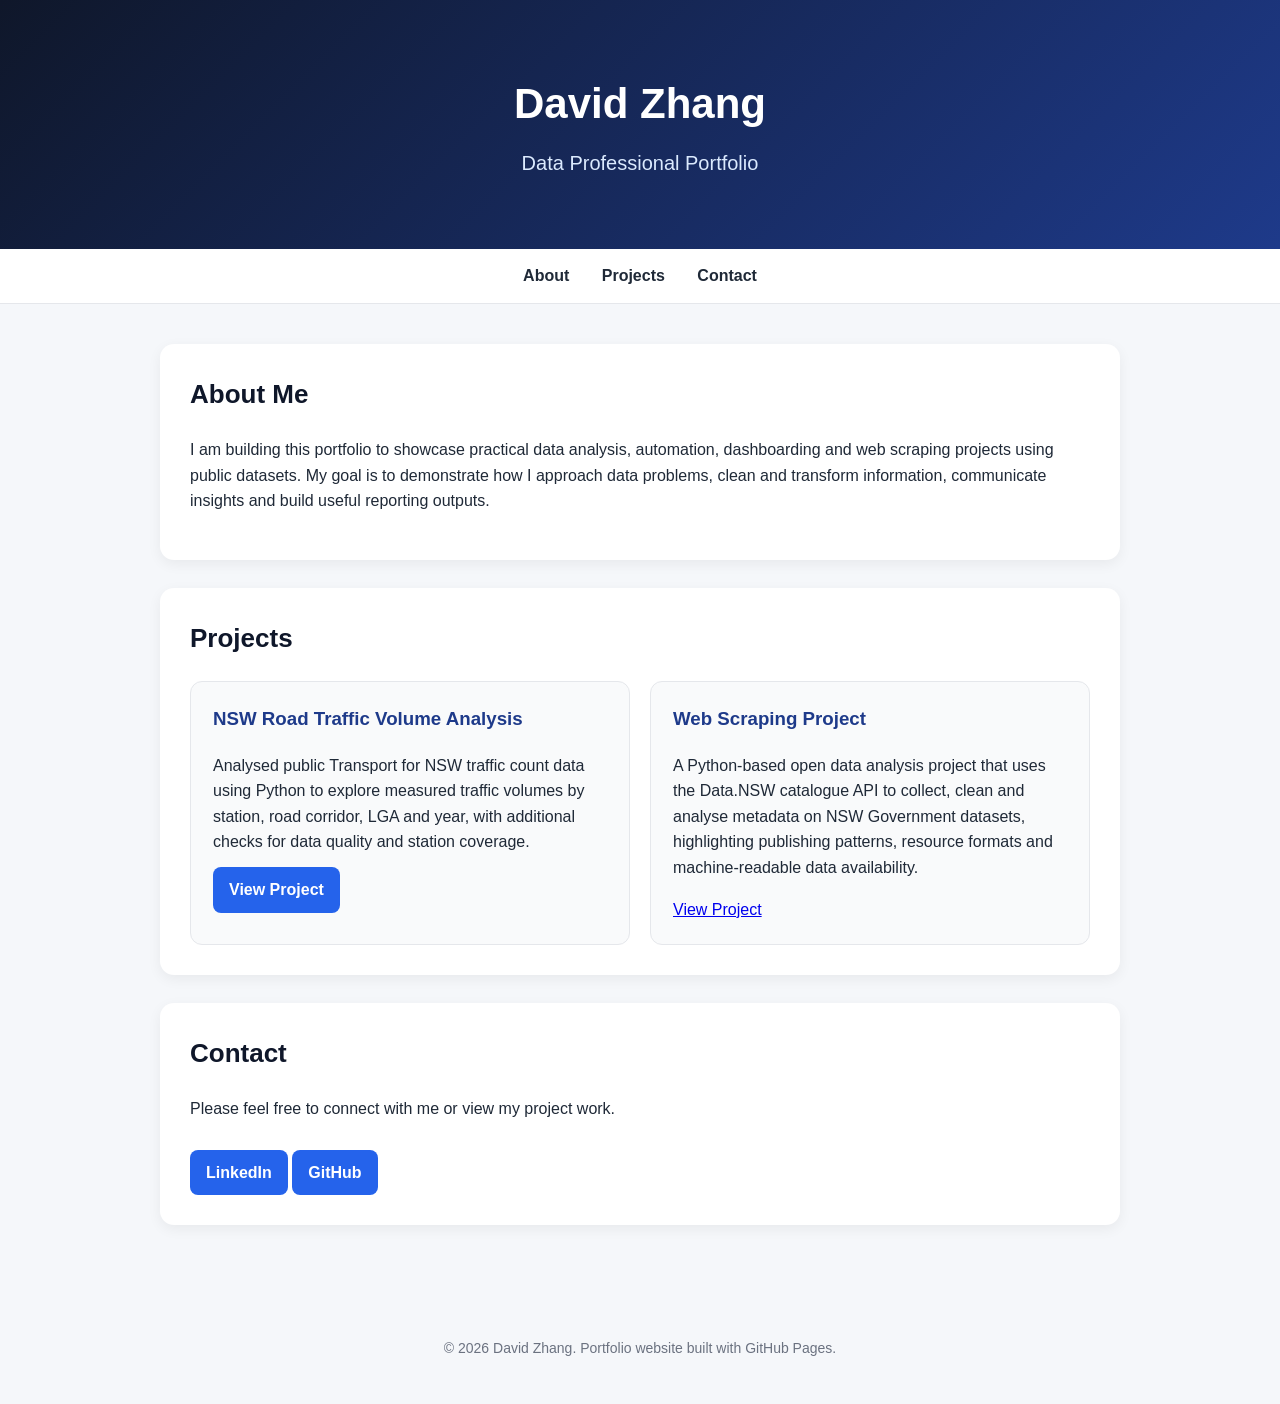
==== index.html @ 6c3fe19a "Update project description and link in index.html" ====
<!DOCTYPE html>
<html lang="en">
<head>
  <meta charset="UTF-8" />
  <meta name="viewport" content="width=device-width, initial-scale=1.0" />
  <title>David Zhang | Data Portfolio</title>
  <link rel="stylesheet" href="style.css">
</head>
<body>

  <header>
    <h1>David Zhang</h1>
    <p>Data Professional Portfolio</p>
  </header>

  <nav>
    <a href="#about">About</a>
    <a href="#projects">Projects</a>
    <a href="#contact">Contact</a>
  </nav>

  <main>

    <section id="about">
      <h2>About Me</h2>
      <p>
        I am building this portfolio to showcase practical data analysis,
        automation, dashboarding and web scraping projects using public datasets.
        My goal is to demonstrate how I approach data problems, clean and transform
        information, communicate insights and build useful reporting outputs.
      </p>
    </section>

    <section id="projects">
      <h2>Projects</h2>

      <div class="project-grid">

        <div class="project-card">
          <h3>NSW Road Traffic Volume Analysis</h3>
          <p>
            Analysed public Transport for NSW traffic count data using Python to explore
            measured traffic volumes by station, road corridor, LGA and year, with
            additional checks for data quality and station coverage.
          </p>
          <a class="button" href="traffic-volume-analysis.html">View Project</a>
        </div>

        <div class="project-card">
          <h3>Web Scraping Project</h3>
          <p>
            <p>
              A Python-based open data analysis project that uses the Data.NSW catalogue API
              to collect, clean and analyse metadata on NSW Government datasets, highlighting
              publishing patterns, resource formats and machine-readable data availability.
            </p>
          </p>
          <a href="nsw-open-data-catalogue-tracker.html">View Project</a>
        </div>
        
    </section>

    <section id="contact">
      <h2>Contact</h2>
      <p>
        Please feel free to connect with me or view my project work.
      </p>
      <a class="button" href="#">LinkedIn</a>
      <a class="button" href="#">GitHub</a>
    </section>

  </main>

  <footer>
    <p>© 2026 David Zhang. Portfolio website built with GitHub Pages.</p>
  </footer>

</body>
</html>
---- style.css ----
/* General page setup */
* {
  box-sizing: border-box;
}

body {
  margin: 0;
  font-family: Arial, Helvetica, sans-serif;
  background-color: #f5f7fa;
  color: #1f2937;
  line-height: 1.6;
}

/* Header / hero section */
header {
  background: linear-gradient(135deg, #0f172a, #1e3a8a);
  color: white;
  padding: 70px 20px;
  text-align: center;
}

header h1 {
  font-size: 42px;
  margin: 0 0 10px;
}

header p {
  font-size: 20px;
  margin: 0;
  color: #dbeafe;
}

/* Navigation */
nav {
  background-color: #ffffff;
  border-bottom: 1px solid #e5e7eb;
  padding: 14px 20px;
  text-align: center;
  position: sticky;
  top: 0;
}

nav a {
  color: #1f2937;
  text-decoration: none;
  margin: 0 14px;
  font-weight: bold;
}

nav a:hover {
  color: #2563eb;
}

/* Main content area */
main {
  max-width: 1000px;
  margin: 0 auto;
  padding: 40px 20px;
}

/* Sections */
section {
  background-color: white;
  margin-bottom: 28px;
  padding: 30px;
  border-radius: 14px;
  box-shadow: 0 4px 14px rgba(0, 0, 0, 0.06);
}

section h2 {
  margin-top: 0;
  color: #0f172a;
  font-size: 26px;
}

/* Project cards */
.project-grid {
  display: grid;
  grid-template-columns: repeat(2, 1fr);
  gap: 20px;
}

.project-card {
  border: 1px solid #e5e7eb;
  border-radius: 12px;
  padding: 22px;
  background-color: #f9fafb;
}

.project-card h3 {
  margin-top: 0;
  color: #1e3a8a;
}

.project-card p {
  margin-bottom: 0;
}

/* Skills tags */
.skills-list {
  display: flex;
  flex-wrap: wrap;
  gap: 10px;
}

.skill {
  background-color: #e0ecff;
  color: #1e3a8a;
  padding: 8px 12px;
  border-radius: 999px;
  font-size: 14px;
  font-weight: bold;
}

.chart-grid {
  display: grid;
  grid-template-columns: 1fr;
  gap: 24px;
}

/* Chart tags */
.chart-card {
  border: 1px solid #e5e7eb;
  border-radius: 12px;
  padding: 20px;
  background-color: #f9fafb;
}

.chart-card img {
  width: 100%;
  height: auto;
  border-radius: 10px;
  border: 1px solid #e5e7eb;
  background-color: white;
}

.chart-card h3 {
  margin-top: 16px;
  color: #1e3a8a;
}

.chart-card p {
  margin-bottom: 0;
}

/* Buttons / links */
.button {
  display: inline-block;
  margin-top: 12px;
  background-color: #2563eb;
  color: white;
  text-decoration: none;
  padding: 10px 16px;
  border-radius: 8px;
  font-weight: bold;
}

.button:hover {
  background-color: #1d4ed8;
}

/* Footer */
footer {
  text-align: center;
  padding: 30px 20px;
  color: #6b7280;
  font-size: 14px;
}

/* Mobile responsiveness */
@media (max-width: 700px) {
  header h1 {
    font-size: 32px;
  }

  header p {
    font-size: 17px;
  }

  nav a {
    display: inline-block;
    margin: 6px 10px;
  }

  .project-grid {
    grid-template-columns: 1fr;
  }

  section {
    padding: 24px;
  }
}
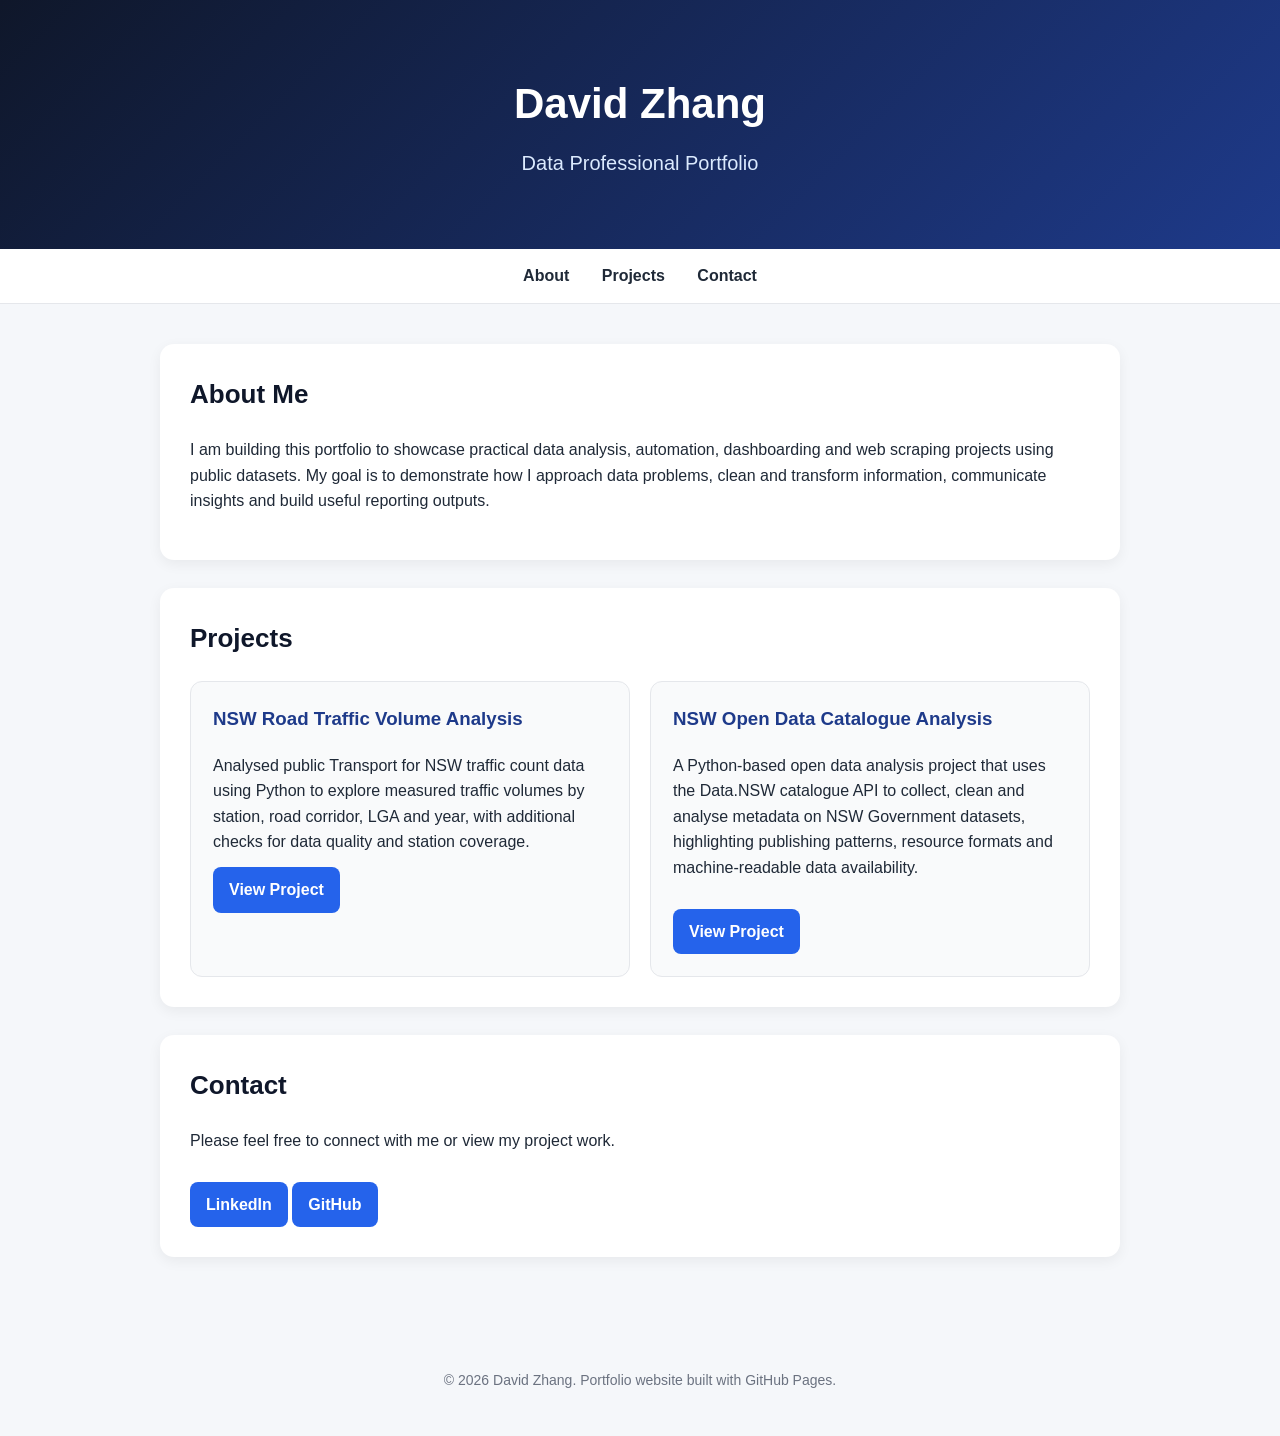
==== commit d96adfe8: "Updated NSW Open Data Catalogue Analysis" ====
--- a/index.html
+++ b/index.html
@@ -47,7 +47,7 @@
         </div>
 
         <div class="project-card">
-          <h3>Web Scraping Project</h3>
+          <h3>NSW Open Data Catalogue Analysis</h3>
           <p>
             <p>
               A Python-based open data analysis project that uses the Data.NSW catalogue API
@@ -55,7 +55,7 @@
               publishing patterns, resource formats and machine-readable data availability.
             </p>
           </p>
-          <a href="nsw-open-data-catalogue-tracker.html">View Project</a>
+          <a class="button" href="nsw-open-data-catalogue-tracker.html">View Project</a>
         </div>
         
     </section>
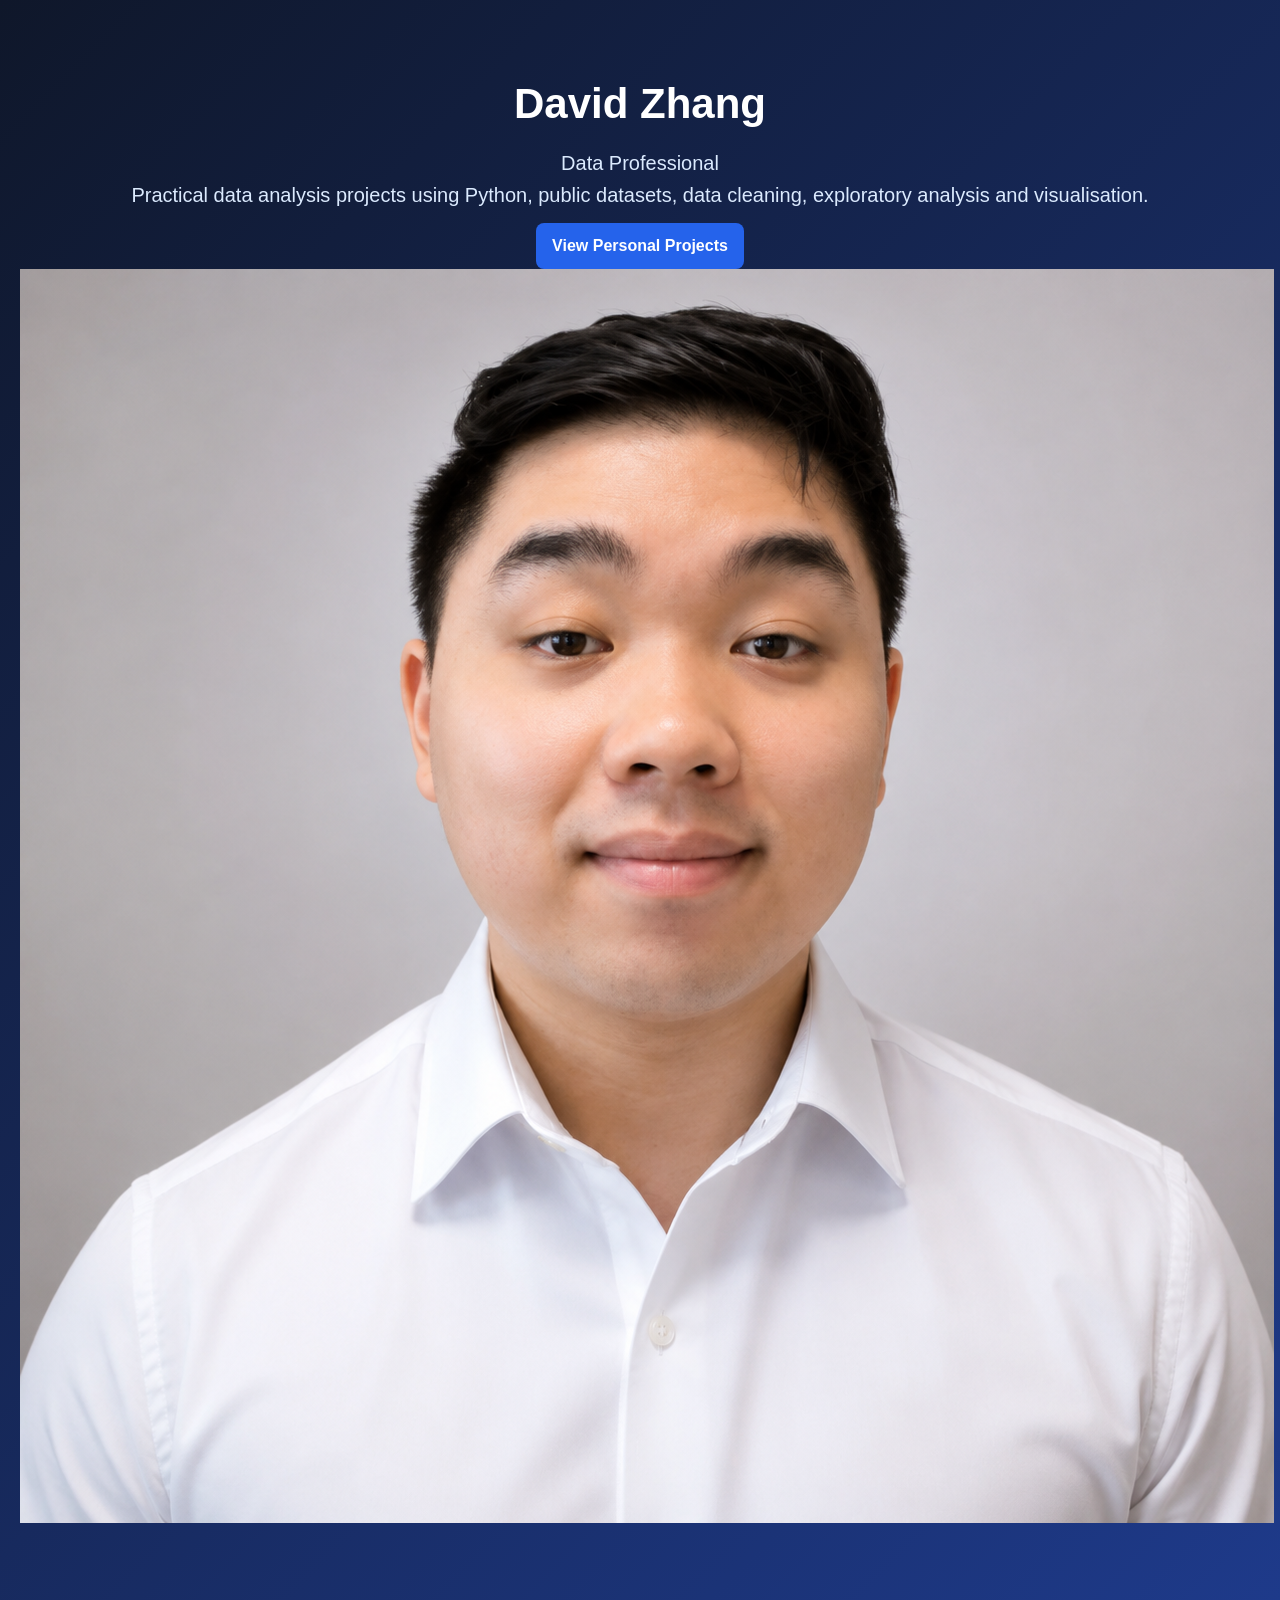
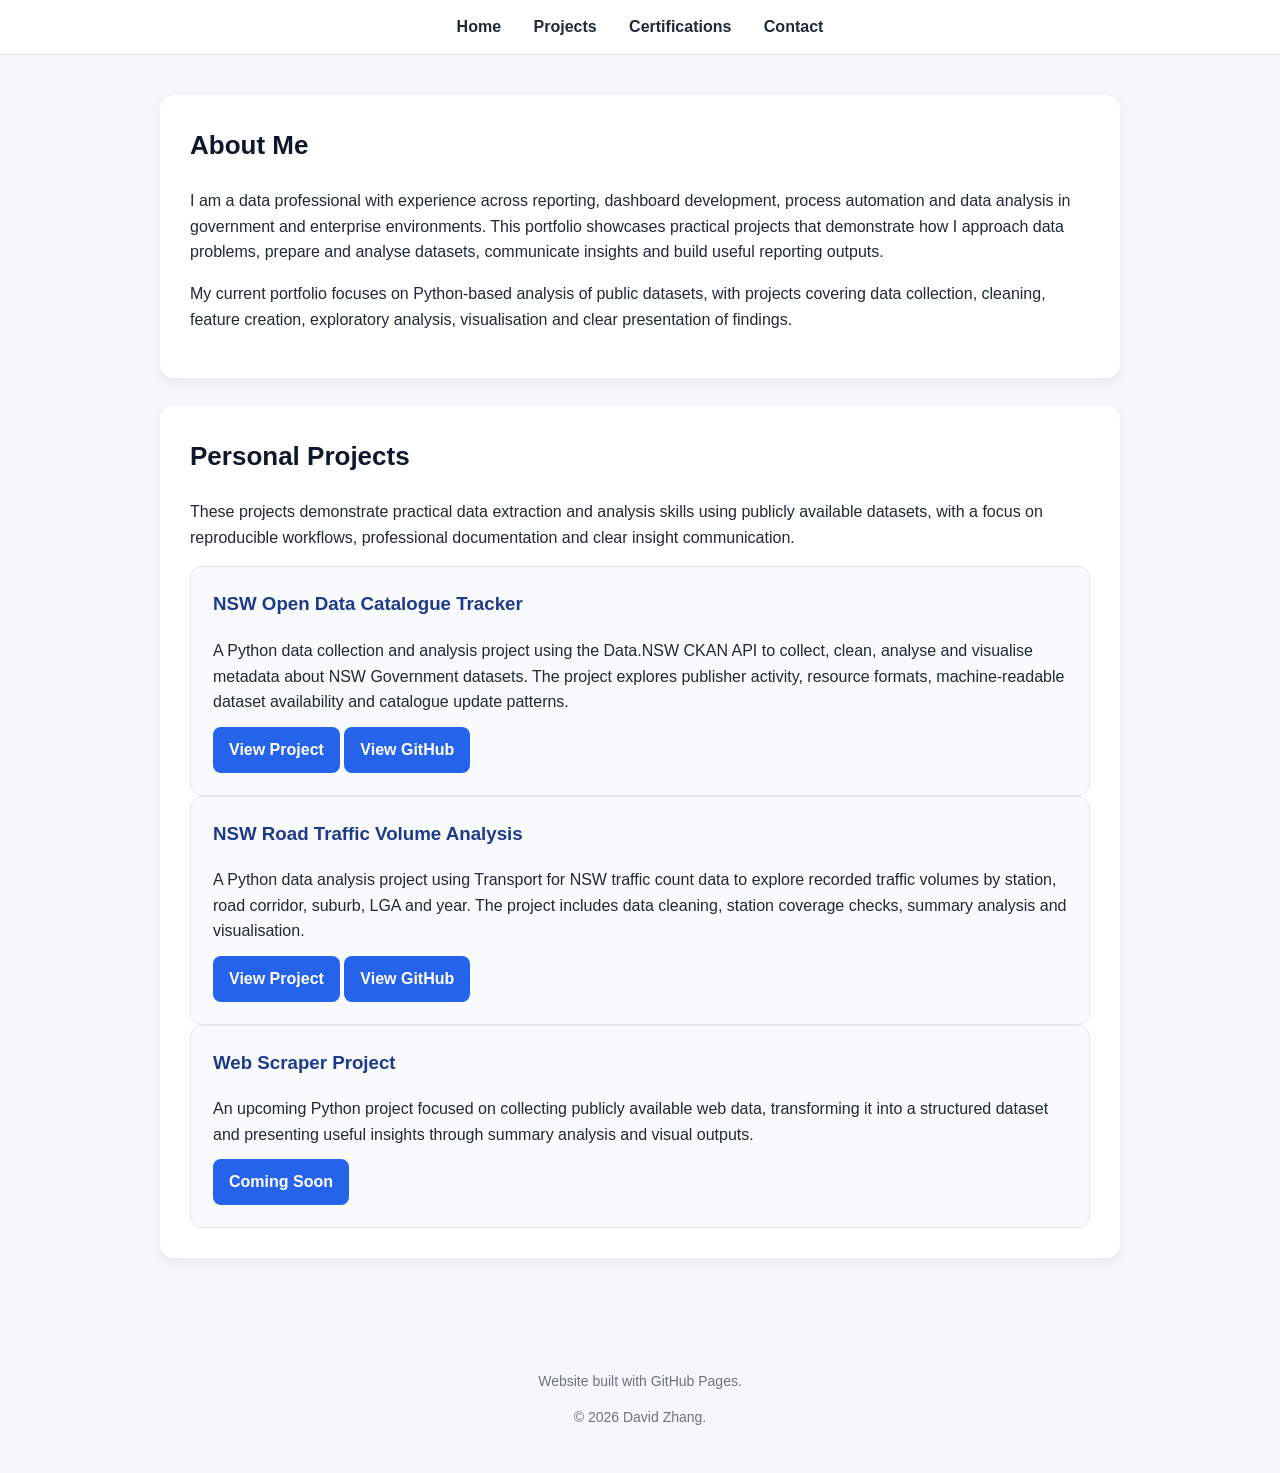
==== commit 7b51ebd0: "Revamp portfolio layout and project descriptions" ====
--- a/index.html
+++ b/index.html
@@ -9,14 +9,28 @@
 <body>
 
   <header>
-    <h1>David Zhang</h1>
-    <p>Data Professional Portfolio</p>
+    <div class="hero-content">
+      <div class="hero-text">
+        <h1>David Zhang</h1>
+        <p class="hero-subtitle">Data Professional</p>
+        <p class="hero-summary">
+          Practical data analysis projects using Python, public datasets, data cleaning,
+          exploratory analysis and visualisation.
+        </p>
+        <a class="button hero-button" href="#projects">View Personal Projects</a>
+      </div>
+
+      <div class="hero-photo">
+        <img src="assets/profile-photo.png" alt="Professional headshot of David Zhang">
+      </div>
+    </div>
   </header>
 
   <nav>
-    <a href="#about">About</a>
-    <a href="#projects">Projects</a>
-    <a href="#contact">Contact</a>
+    <a href="index.html">Home</a>
+    <a href="index.html#projects">Projects</a>
+    <a href="certifications.html">Certifications</a>
+    <a href="contact.html">Contact</a>
   </nav>
 
   <main>
@@ -24,55 +38,71 @@
     <section id="about">
       <h2>About Me</h2>
       <p>
-        I am building this portfolio to showcase practical data analysis,
-        automation, dashboarding and web scraping projects using public datasets.
-        My goal is to demonstrate how I approach data problems, clean and transform
-        information, communicate insights and build useful reporting outputs.
+        I am a data professional with experience across reporting, dashboard development,
+        process automation and data analysis in government and enterprise environments.
+        This portfolio showcases practical projects that demonstrate how I approach data
+        problems, prepare and analyse datasets, communicate insights and build useful
+        reporting outputs.
+      </p>
+      <p>
+        My current portfolio focuses on Python-based analysis of public datasets, with
+        projects covering data collection, cleaning, feature creation, exploratory analysis,
+        visualisation and clear presentation of findings.
       </p>
     </section>
 
     <section id="projects">
-      <h2>Projects</h2>
+      <h2>Personal Projects</h2>
+      <p class="section-intro">
+        These projects demonstrate practical data extraction and analysis skills using publicly available
+        datasets, with a focus on reproducible workflows, professional documentation and
+        clear insight communication.
+      </p>
 
-      <div class="project-grid">
+      <div class="project-list">
+
+        <div class="project-card">
+          <h3>NSW Open Data Catalogue Tracker</h3>
+          <p>
+            A Python data collection and analysis project using the Data.NSW CKAN API to
+            collect, clean, analyse and visualise metadata about NSW Government datasets.
+            The project explores publisher activity, resource formats, machine-readable
+            dataset availability and catalogue update patterns.
+          </p>
+          <a class="button" href="nsw-open-data-catalogue-tracker.html">View Project</a>
+          <a class="button button-secondary" href="https://github.com/dzhang756/nsw-open-data-catalogue-tracker" target="_blank" rel="noopener">View GitHub</a>
+        </div>
 
         <div class="project-card">
           <h3>NSW Road Traffic Volume Analysis</h3>
           <p>
-            Analysed public Transport for NSW traffic count data using Python to explore
-            measured traffic volumes by station, road corridor, LGA and year, with
-            additional checks for data quality and station coverage.
+            A Python data analysis project using Transport for NSW traffic count data to
+            explore recorded traffic volumes by station, road corridor, suburb, LGA and
+            year. The project includes data cleaning, station coverage checks, summary
+            analysis and visualisation.
           </p>
           <a class="button" href="traffic-volume-analysis.html">View Project</a>
+          <a class="button button-secondary" href="https://github.com/dzhang756/nsw-traffic-volume-analysis" target="_blank" rel="noopener">View GitHub</a>
         </div>
 
         <div class="project-card">
-          <h3>NSW Open Data Catalogue Analysis</h3>
+          <h3>Web Scraper Project</h3>
           <p>
-            <p>
-              A Python-based open data analysis project that uses the Data.NSW catalogue API
-              to collect, clean and analyse metadata on NSW Government datasets, highlighting
-              publishing patterns, resource formats and machine-readable data availability.
-            </p>
+            An upcoming Python project focused on collecting publicly available web data,
+            transforming it into a structured dataset and presenting useful insights
+            through summary analysis and visual outputs.
           </p>
-          <a class="button" href="nsw-open-data-catalogue-tracker.html">View Project</a>
+          <span class="button button-disabled">Coming Soon</span>
         </div>
-        
-    </section>
 
-    <section id="contact">
-      <h2>Contact</h2>
-      <p>
-        Please feel free to connect with me or view my project work.
-      </p>
-      <a class="button" href="#">LinkedIn</a>
-      <a class="button" href="#">GitHub</a>
+      </div>
     </section>
 
   </main>
 
   <footer>
-    <p>© 2026 David Zhang. Portfolio website built with GitHub Pages.</p>
+    <p>Website built with GitHub Pages.</p>
+    <p class="footer-small">© 2026 David Zhang.</p>
   </footer>
 
 </body>
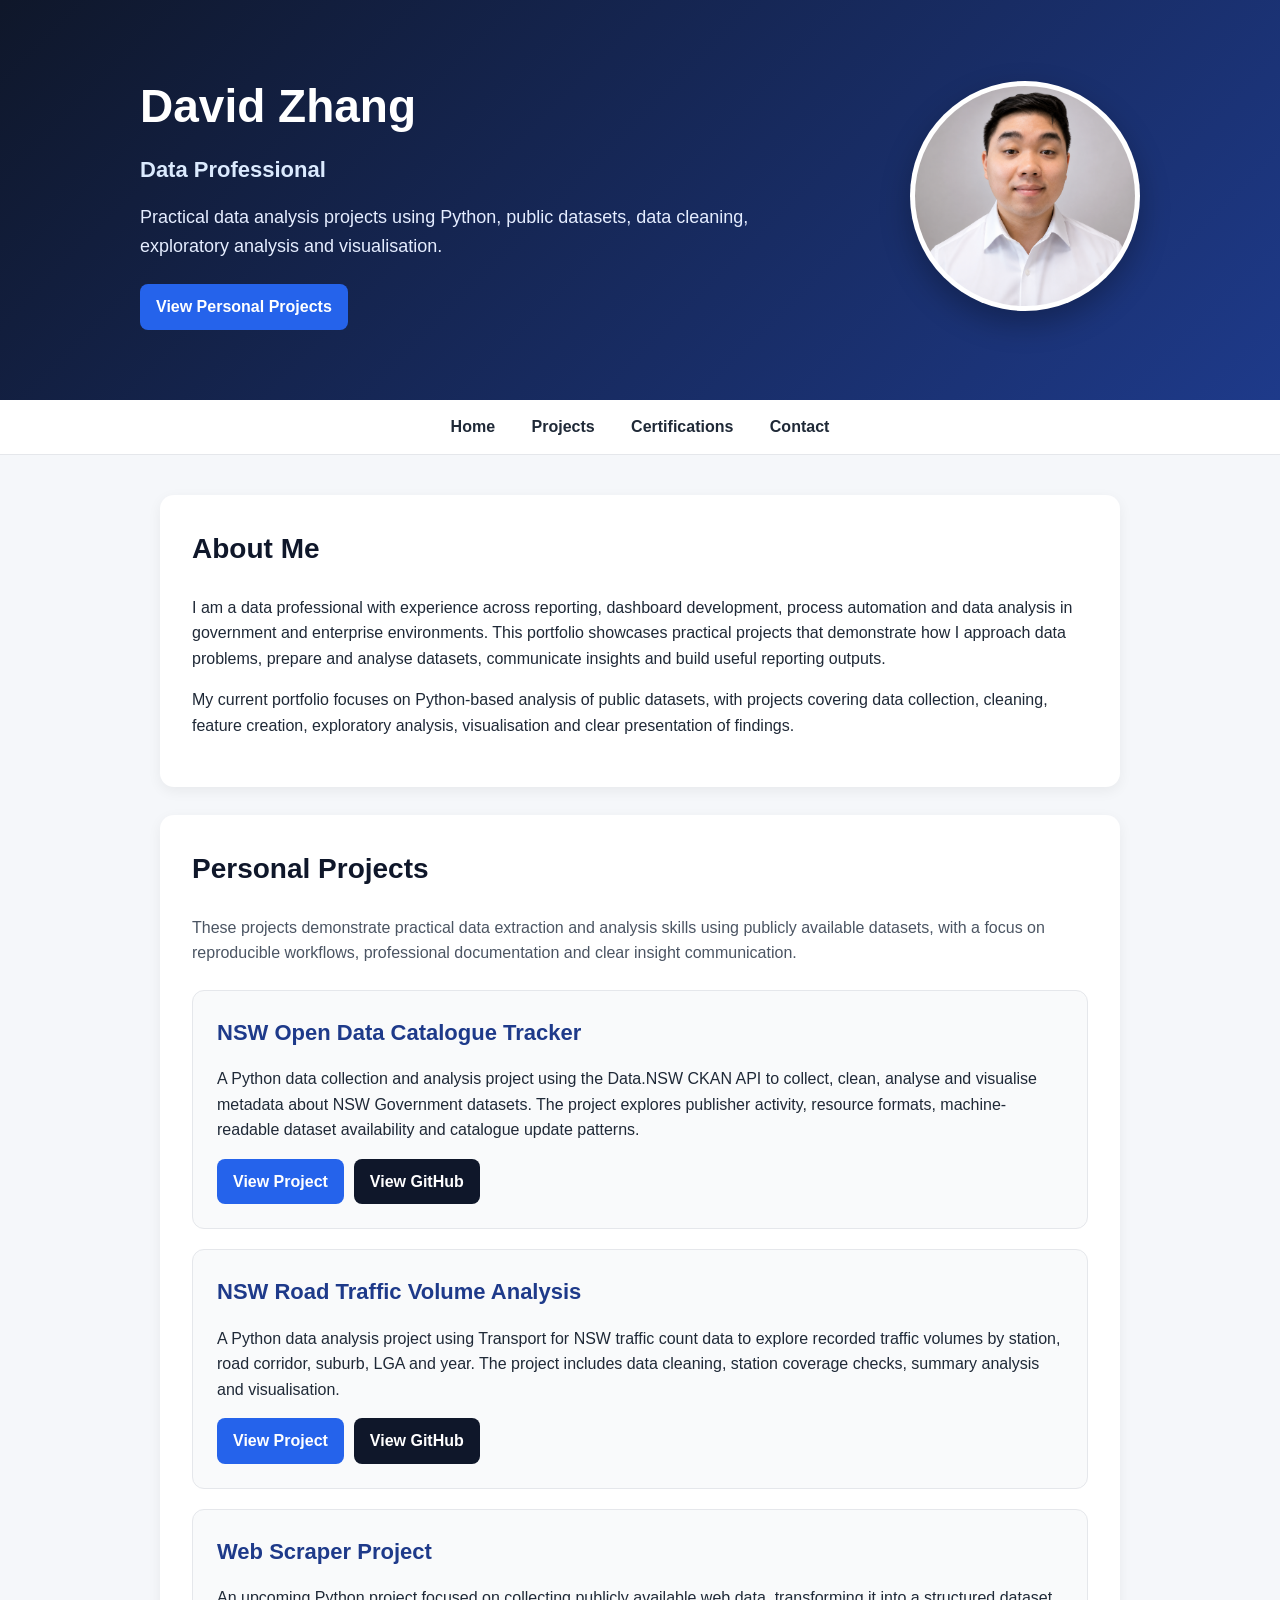
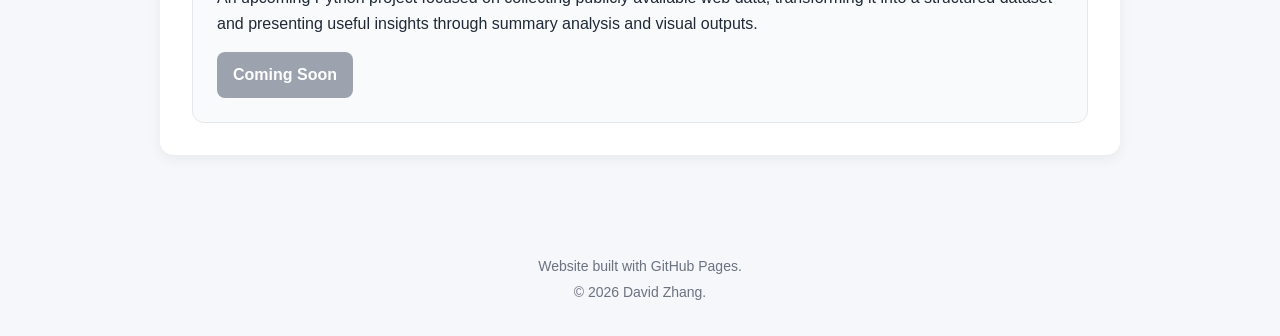
==== commit a82094d7: "Refactor project links into div containers" ====
--- a/index.html
+++ b/index.html
@@ -69,8 +69,13 @@
             The project explores publisher activity, resource formats, machine-readable
             dataset availability and catalogue update patterns.
           </p>
-          <a class="button" href="nsw-open-data-catalogue-tracker.html">View Project</a>
-          <a class="button button-secondary" href="https://github.com/dzhang756/nsw-open-data-catalogue-tracker" target="_blank" rel="noopener">View GitHub</a>
+
+          <div class="project-buttons">
+            <a class="button" href="nsw-open-data-catalogue-tracker.html">View Project</a>
+            <a class="button button-secondary" href="https://github.com/dzhang756/nsw-open-data-catalogue-tracker" target="_blank" rel="noopener">
+              View GitHub
+            </a>
+          </div>
         </div>
 
         <div class="project-card">
@@ -81,8 +86,13 @@
             year. The project includes data cleaning, station coverage checks, summary
             analysis and visualisation.
           </p>
-          <a class="button" href="traffic-volume-analysis.html">View Project</a>
-          <a class="button button-secondary" href="https://github.com/dzhang756/nsw-traffic-volume-analysis" target="_blank" rel="noopener">View GitHub</a>
+
+          <div class="project-buttons">
+            <a class="button" href="traffic-volume-analysis.html">View Project</a>
+            <a class="button button-secondary" href="https://github.com/dzhang756/nsw-traffic-volume-analysis" target="_blank" rel="noopener">
+              View GitHub
+            </a>
+          </div>
         </div>
 
         <div class="project-card">
@@ -92,7 +102,10 @@
             transforming it into a structured dataset and presenting useful insights
             through summary analysis and visual outputs.
           </p>
-          <span class="button button-disabled">Coming Soon</span>
+
+          <div class="project-buttons">
+            <span class="button button-disabled">Coming Soon</span>
+          </div>
         </div>
 
       </div>
--- a/style.css
+++ b/style.css
@@ -20,14 +20,58 @@
 }
 
 header h1 {
-  font-size: 42px;
-  margin: 0 0 10px;
-}
-
-header p {
+  font-size: 46px;
+  margin: 0 0 8px;
+}
+
+header > p {
   font-size: 20px;
   margin: 0;
   color: #dbeafe;
+}
+
+.hero-content {
+  max-width: 1000px;
+  margin: 0 auto;
+  display: flex;
+  align-items: center;
+  justify-content: space-between;
+  gap: 42px;
+}
+
+.hero-text {
+  flex: 1;
+  min-width: 280px;
+  text-align: left;
+}
+
+.hero-subtitle {
+  font-size: 22px;
+  margin: 0 0 16px;
+  color: #dbeafe;
+  font-weight: bold;
+}
+
+.hero-summary {
+  max-width: 620px;
+  font-size: 18px;
+  margin: 0;
+  color: #e5edff;
+}
+
+.hero-photo {
+  flex: 0 0 230px;
+  text-align: center;
+}
+
+.hero-photo img {
+  width: 230px;
+  height: 230px;
+  object-fit: cover;
+  border-radius: 50%;
+  border: 5px solid rgba(255, 255, 255, 0.85);
+  box-shadow: 0 12px 30px rgba(0, 0, 0, 0.28);
+  background-color: white;
 }
 
 /* Navigation */
@@ -38,12 +82,13 @@
   text-align: center;
   position: sticky;
   top: 0;
+  z-index: 10;
 }
 
 nav a {
   color: #1f2937;
   text-decoration: none;
-  margin: 0 14px;
+  margin: 0 16px;
   font-weight: bold;
 }
 
@@ -62,7 +107,7 @@
 section {
   background-color: white;
   margin-bottom: 28px;
-  padding: 30px;
+  padding: 32px;
   border-radius: 14px;
   box-shadow: 0 4px 14px rgba(0, 0, 0, 0.06);
 }
@@ -70,10 +115,22 @@
 section h2 {
   margin-top: 0;
   color: #0f172a;
-  font-size: 26px;
+  font-size: 28px;
+}
+
+.section-intro {
+  margin-top: 0;
+  margin-bottom: 24px;
+  color: #4b5563;
 }
 
 /* Project cards */
+.project-list {
+  display: flex;
+  flex-direction: column;
+  gap: 20px;
+}
+
 .project-grid {
   display: grid;
   grid-template-columns: repeat(2, 1fr);
@@ -83,17 +140,30 @@
 .project-card {
   border: 1px solid #e5e7eb;
   border-radius: 12px;
-  padding: 22px;
+  padding: 24px;
   background-color: #f9fafb;
 }
 
 .project-card h3 {
   margin-top: 0;
+  margin-bottom: 10px;
   color: #1e3a8a;
+  font-size: 22px;
 }
 
 .project-card p {
   margin-bottom: 0;
+}
+
+.project-buttons {
+  display: flex;
+  flex-wrap: wrap;
+  gap: 10px;
+  margin-top: 16px;
+}
+
+.project-buttons .button {
+  margin-top: 0;
 }
 
 /* Skills tags */
@@ -112,13 +182,13 @@
   font-weight: bold;
 }
 
+/* Chart cards */
 .chart-grid {
   display: grid;
   grid-template-columns: 1fr;
   gap: 24px;
 }
 
-/* Chart tags */
 .chart-card {
   border: 1px solid #e5e7eb;
   border-radius: 12px;
@@ -146,7 +216,7 @@
 /* Buttons / links */
 .button {
   display: inline-block;
-  margin-top: 12px;
+  margin-top: 16px;
   background-color: #2563eb;
   color: white;
   text-decoration: none;
@@ -159,22 +229,128 @@
   background-color: #1d4ed8;
 }
 
+.hero-button {
+  margin-top: 24px;
+}
+
+.button-secondary {
+  background-color: #0f172a;
+}
+
+.button-secondary:hover {
+  background-color: #1f2937;
+}
+
+.button-disabled {
+  background-color: #9ca3af;
+  cursor: not-allowed;
+}
+
+.button-disabled:hover {
+  background-color: #9ca3af;
+}
+
+/* Contact form */
+.contact-form {
+  margin-top: 24px;
+}
+
+.form-group {
+  margin-bottom: 18px;
+}
+
+.form-group label {
+  display: block;
+  margin-bottom: 6px;
+  color: #0f172a;
+  font-weight: bold;
+}
+
+.form-group input,
+.form-group textarea {
+  width: 100%;
+  padding: 12px 14px;
+  border: 1px solid #d1d5db;
+  border-radius: 8px;
+  font-family: Arial, Helvetica, sans-serif;
+  font-size: 16px;
+  color: #1f2937;
+  background-color: #ffffff;
+}
+
+.form-group input:focus,
+.form-group textarea:focus {
+  outline: none;
+  border-color: #2563eb;
+  box-shadow: 0 0 0 3px rgba(37, 99, 235, 0.15);
+}
+
+.form-group textarea {
+  resize: vertical;
+}
+
+.form-button {
+  border: none;
+  cursor: pointer;
+  font-family: Arial, Helvetica, sans-serif;
+  font-size: 16px;
+}
+
 /* Footer */
 footer {
   text-align: center;
-  padding: 30px 20px;
+  padding: 32px 20px;
   color: #6b7280;
   font-size: 14px;
 }
 
+footer p {
+  margin: 0;
+}
+
+footer .footer-small {
+  margin-top: 4px;
+}
+
 /* Mobile responsiveness */
 @media (max-width: 700px) {
+  header {
+    padding: 52px 20px;
+    text-align: center;
+  }
+
   header h1 {
-    font-size: 32px;
-  }
-
-  header p {
+    font-size: 34px;
+  }
+
+  header > p {
     font-size: 17px;
+  }
+
+  .hero-content {
+    flex-direction: column-reverse;
+    gap: 28px;
+  }
+
+  .hero-text {
+    text-align: center;
+  }
+
+  .hero-subtitle {
+    font-size: 18px;
+  }
+
+  .hero-summary {
+    font-size: 16px;
+  }
+
+  .hero-photo {
+    flex: 0 0 auto;
+  }
+
+  .hero-photo img {
+    width: 190px;
+    height: 190px;
   }
 
   nav a {
@@ -182,11 +358,24 @@
     margin: 6px 10px;
   }
 
+  section {
+    padding: 24px;
+  }
+
+  section h2 {
+    font-size: 24px;
+  }
+
   .project-grid {
     grid-template-columns: 1fr;
   }
 
-  section {
-    padding: 24px;
-  }
-}
+  .project-card {
+    padding: 22px;
+  }
+
+  .project-buttons {
+    flex-direction: column;
+    align-items: flex-start;
+  }
+}
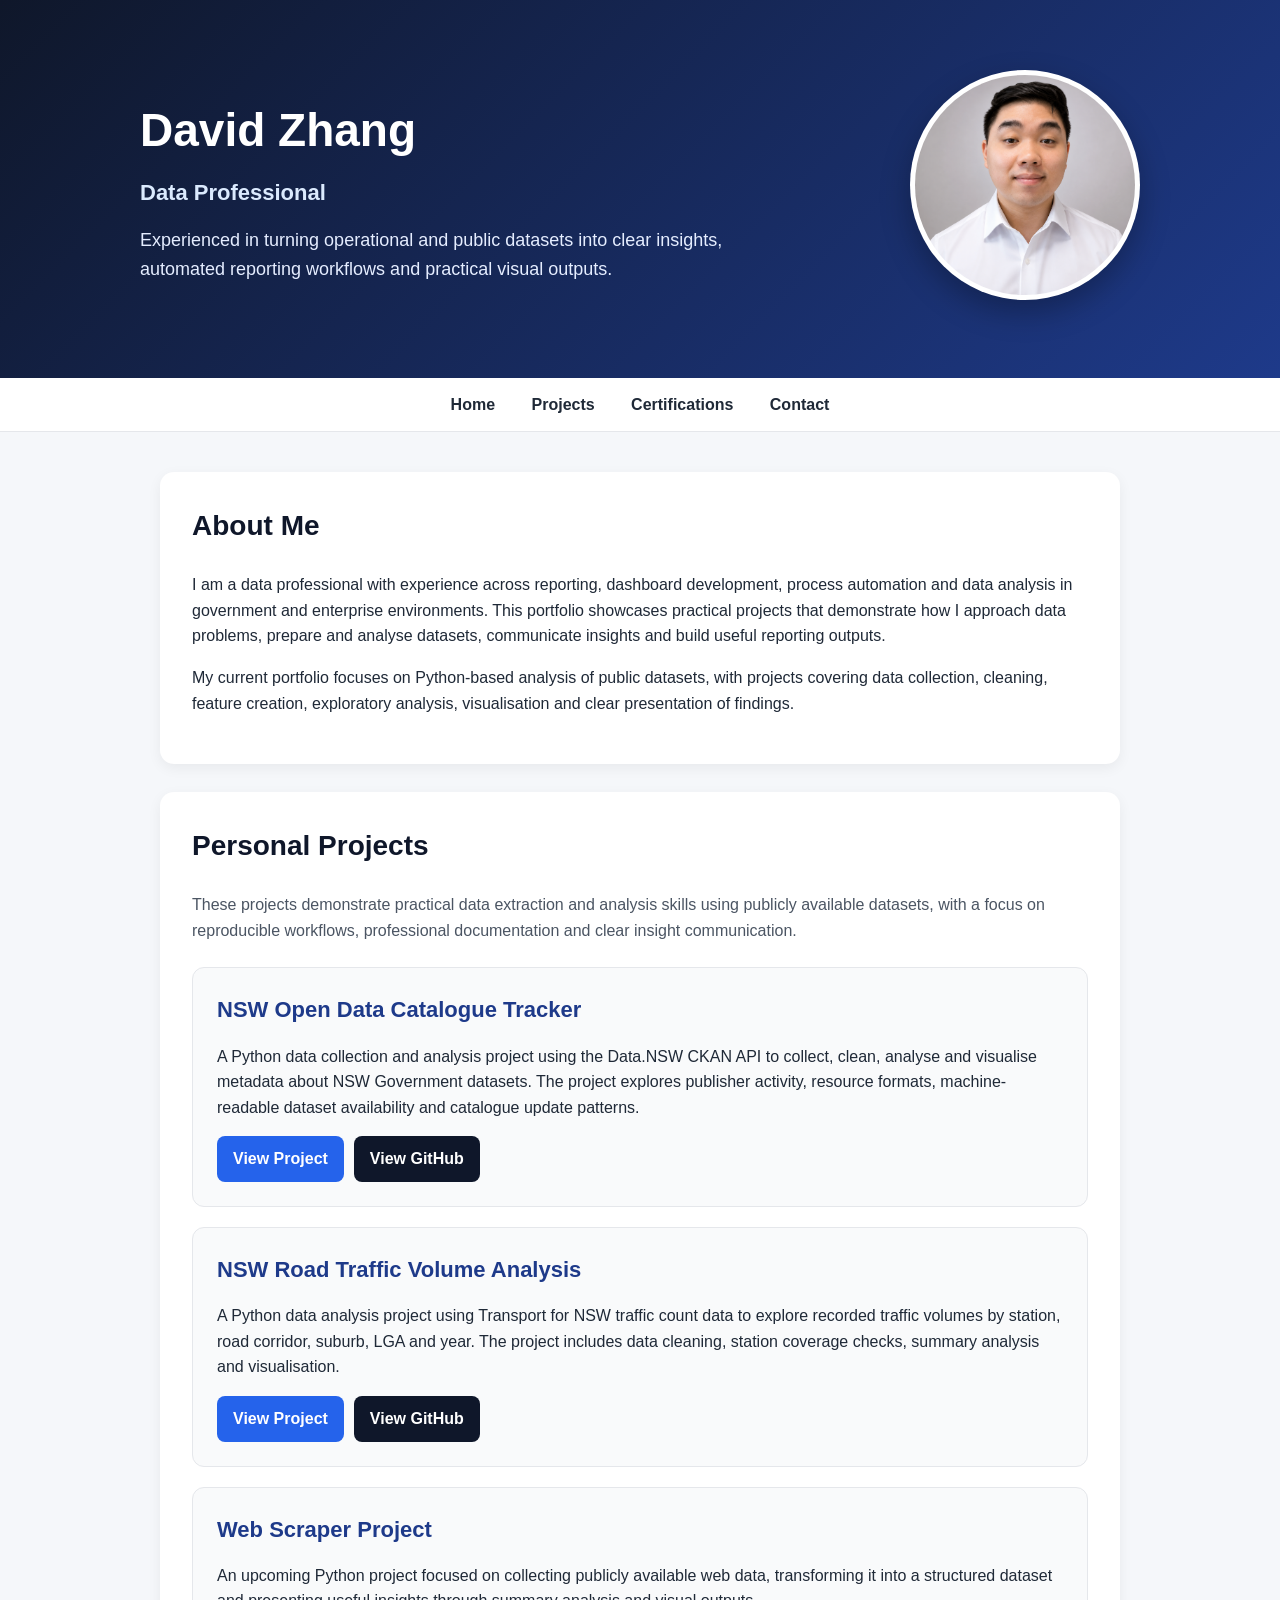
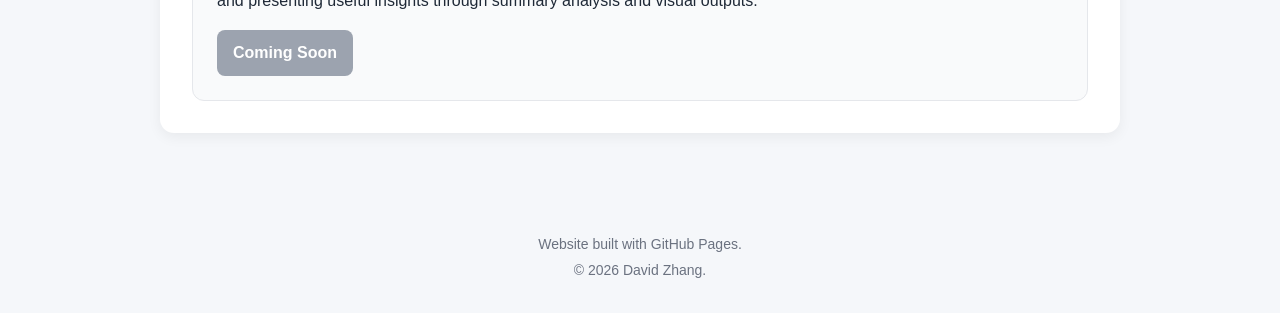
==== commit 6644996f: "Revise hero summary in index.html" ====
--- a/index.html
+++ b/index.html
@@ -14,10 +14,9 @@
         <h1>David Zhang</h1>
         <p class="hero-subtitle">Data Professional</p>
         <p class="hero-summary">
-          Practical data analysis projects using Python, public datasets, data cleaning,
-          exploratory analysis and visualisation.
+          Experienced in turning operational and public datasets into
+          clear insights, automated reporting workflows and practical visual outputs.
         </p>
-        <a class="button hero-button" href="#projects">View Personal Projects</a>
       </div>
 
       <div class="hero-photo">
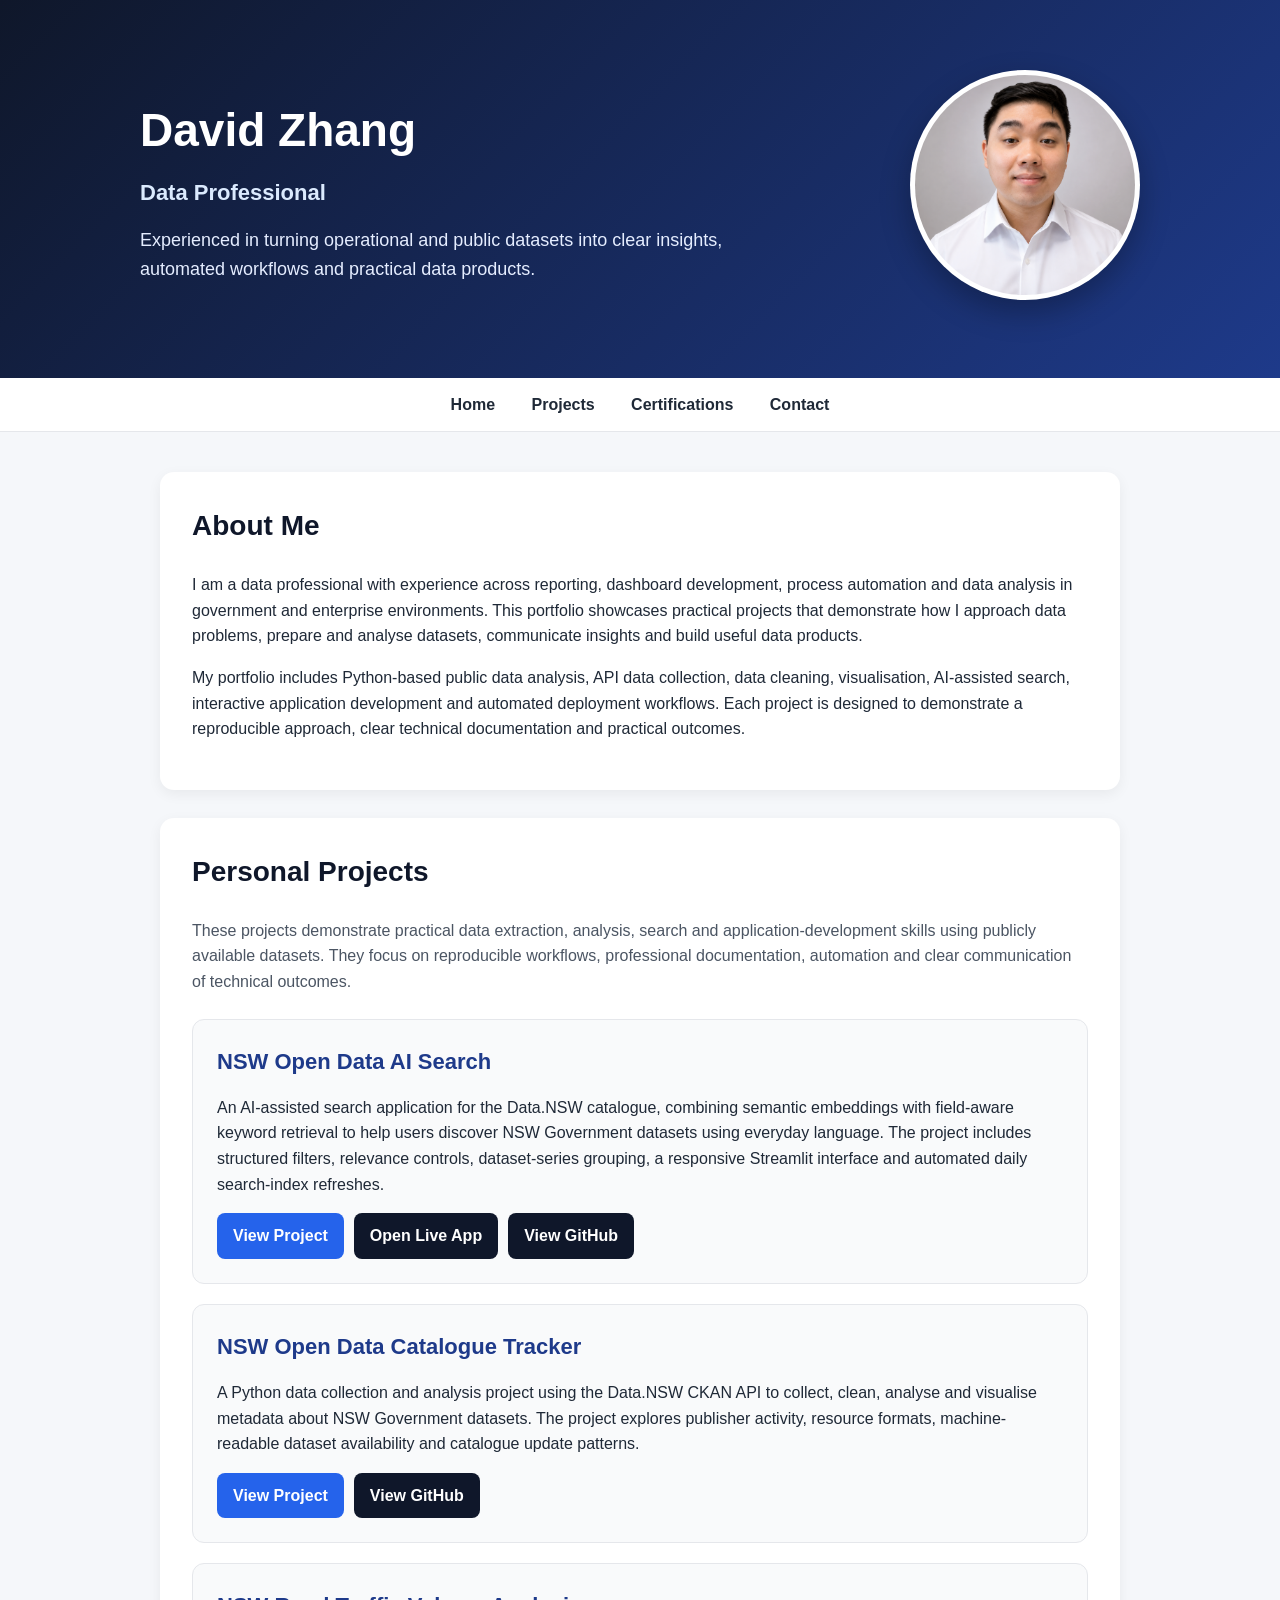
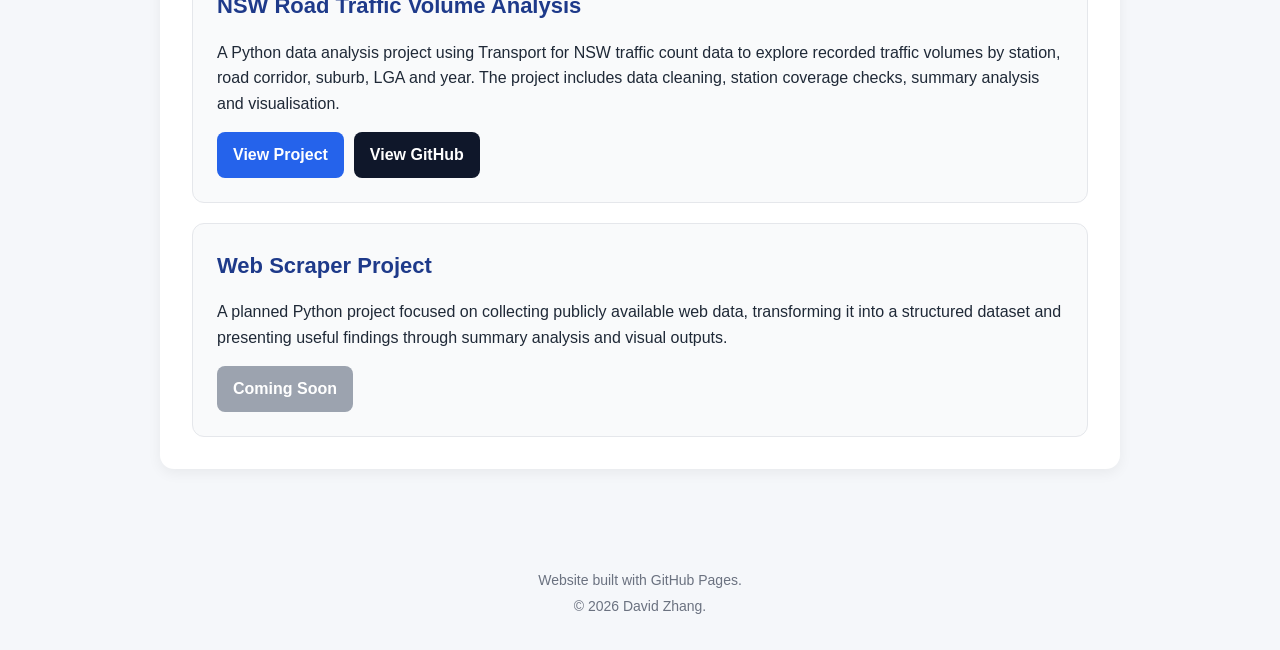
==== commit b82a87d3: "Update index.html with AI search project details" ====
--- a/index.html
+++ b/index.html
@@ -3,25 +3,57 @@
 <head>
   <meta charset="UTF-8" />
   <meta name="viewport" content="width=device-width, initial-scale=1.0" />
+
   <title>David Zhang | Data Portfolio</title>
+
+  <meta
+    name="description"
+    content="David Zhang's data portfolio featuring Python data analysis, automation and AI-assisted search projects using public datasets."
+  >
+
+  <meta property="og:title" content="David Zhang | Data Portfolio">
+
+  <meta
+    property="og:description"
+    content="Portfolio showcasing Python data analysis, workflow automation and AI-assisted search projects using public datasets."
+  >
+
+  <meta
+    property="og:image"
+    content="https://dzhang756.github.io/assets/other/portfolio-preview.jpeg"
+  >
+
+  <meta property="og:url" content="https://dzhang756.github.io">
+  <meta property="og:type" content="website">
+
   <link rel="stylesheet" href="style.css">
 </head>
+
 <body>
 
   <header>
     <div class="hero-content">
+
       <div class="hero-text">
         <h1>David Zhang</h1>
-        <p class="hero-subtitle">Data Professional</p>
+
+        <p class="hero-subtitle">
+          Data Professional
+        </p>
+
         <p class="hero-summary">
           Experienced in turning operational and public datasets into
-          clear insights, automated reporting workflows and practical visual outputs.
+          clear insights, automated workflows and practical data products.
         </p>
       </div>
 
       <div class="hero-photo">
-        <img src="assets/profile-photo.png" alt="Professional headshot of David Zhang">
+        <img
+          src="assets/other/profile-photo.png"
+          alt="Professional headshot of David Zhang"
+        >
       </div>
+
     </div>
   </header>
 
@@ -36,74 +68,148 @@
 
     <section id="about">
       <h2>About Me</h2>
+
       <p>
-        I am a data professional with experience across reporting, dashboard development,
-        process automation and data analysis in government and enterprise environments.
-        This portfolio showcases practical projects that demonstrate how I approach data
-        problems, prepare and analyse datasets, communicate insights and build useful
-        reporting outputs.
+        I am a data professional with experience across reporting, dashboard
+        development, process automation and data analysis in government and
+        enterprise environments. This portfolio showcases practical projects
+        that demonstrate how I approach data problems, prepare and analyse
+        datasets, communicate insights and build useful data products.
       </p>
+
       <p>
-        My current portfolio focuses on Python-based analysis of public datasets, with
-        projects covering data collection, cleaning, feature creation, exploratory analysis,
-        visualisation and clear presentation of findings.
+        My portfolio includes Python-based public data analysis, API data
+        collection, data cleaning, visualisation, AI-assisted search,
+        interactive application development and automated deployment workflows.
+        Each project is designed to demonstrate a reproducible approach,
+        clear technical documentation and practical outcomes.
       </p>
     </section>
 
     <section id="projects">
       <h2>Personal Projects</h2>
+
       <p class="section-intro">
-        These projects demonstrate practical data extraction and analysis skills using publicly available
-        datasets, with a focus on reproducible workflows, professional documentation and
-        clear insight communication.
+        These projects demonstrate practical data extraction, analysis,
+        search and application-development skills using publicly available
+        datasets. They focus on reproducible workflows, professional
+        documentation, automation and clear communication of technical
+        outcomes.
       </p>
 
       <div class="project-list">
 
         <div class="project-card">
+          <h3>NSW Open Data AI Search</h3>
+
+          <p>
+            An AI-assisted search application for the Data.NSW catalogue,
+            combining semantic embeddings with field-aware keyword retrieval
+            to help users discover NSW Government datasets using everyday
+            language. The project includes structured filters, relevance
+            controls, dataset-series grouping, a responsive Streamlit
+            interface and automated daily search-index refreshes.
+          </p>
+
+          <div class="project-buttons">
+
+            <a
+              class="button"
+              href="nsw-open-data-ai-search.html">
+              View Project
+            </a>
+
+            <a
+              class="button button-secondary"
+              href="https://nsw-open-data-ai-search.streamlit.app/"
+              target="_blank"
+              rel="noopener">
+              Open Live App
+            </a>
+
+            <a
+              class="button button-secondary"
+              href="https://github.com/dzhang756/nsw-open-data-ai-search"
+              target="_blank"
+              rel="noopener">
+              View GitHub
+            </a>
+
+          </div>
+        </div>
+
+        <div class="project-card">
           <h3>NSW Open Data Catalogue Tracker</h3>
-          <p>
-            A Python data collection and analysis project using the Data.NSW CKAN API to
-            collect, clean, analyse and visualise metadata about NSW Government datasets.
-            The project explores publisher activity, resource formats, machine-readable
-            dataset availability and catalogue update patterns.
-          </p>
-
-          <div class="project-buttons">
-            <a class="button" href="nsw-open-data-catalogue-tracker.html">View Project</a>
-            <a class="button button-secondary" href="https://github.com/dzhang756/nsw-open-data-catalogue-tracker" target="_blank" rel="noopener">
+
+          <p>
+            A Python data collection and analysis project using the Data.NSW
+            CKAN API to collect, clean, analyse and visualise metadata about
+            NSW Government datasets. The project explores publisher activity,
+            resource formats, machine-readable dataset availability and
+            catalogue update patterns.
+          </p>
+
+          <div class="project-buttons">
+
+            <a
+              class="button"
+              href="nsw-open-data-catalogue-tracker.html">
+              View Project
+            </a>
+
+            <a
+              class="button button-secondary"
+              href="https://github.com/dzhang756/nsw-open-data-catalogue-tracker"
+              target="_blank"
+              rel="noopener">
               View GitHub
             </a>
+
           </div>
         </div>
 
         <div class="project-card">
           <h3>NSW Road Traffic Volume Analysis</h3>
-          <p>
-            A Python data analysis project using Transport for NSW traffic count data to
-            explore recorded traffic volumes by station, road corridor, suburb, LGA and
-            year. The project includes data cleaning, station coverage checks, summary
-            analysis and visualisation.
-          </p>
-
-          <div class="project-buttons">
-            <a class="button" href="traffic-volume-analysis.html">View Project</a>
-            <a class="button button-secondary" href="https://github.com/dzhang756/nsw-traffic-volume-analysis" target="_blank" rel="noopener">
+
+          <p>
+            A Python data analysis project using Transport for NSW traffic
+            count data to explore recorded traffic volumes by station, road
+            corridor, suburb, LGA and year. The project includes data cleaning,
+            station coverage checks, summary analysis and visualisation.
+          </p>
+
+          <div class="project-buttons">
+
+            <a
+              class="button"
+              href="traffic-volume-analysis.html">
+              View Project
+            </a>
+
+            <a
+              class="button button-secondary"
+              href="https://github.com/dzhang756/nsw-traffic-volume-analysis"
+              target="_blank"
+              rel="noopener">
               View GitHub
             </a>
+
           </div>
         </div>
 
         <div class="project-card">
           <h3>Web Scraper Project</h3>
-          <p>
-            An upcoming Python project focused on collecting publicly available web data,
-            transforming it into a structured dataset and presenting useful insights
-            through summary analysis and visual outputs.
-          </p>
-
-          <div class="project-buttons">
-            <span class="button button-disabled">Coming Soon</span>
+
+          <p>
+            A planned Python project focused on collecting publicly available
+            web data, transforming it into a structured dataset and presenting
+            useful findings through summary analysis and visual outputs.
+          </p>
+
+          <div class="project-buttons">
+            <span class="button button-disabled">
+              Coming Soon
+            </span>
           </div>
         </div>
 
--- a/style.css
+++ b/style.css
@@ -163,6 +163,77 @@
 }
 
 .project-buttons .button {
+  margin-top: 0;
+}
+
+/* Certification cards */
+.certification-list {
+  display: flex;
+  flex-direction: column;
+  gap: 20px;
+}
+
+.certification-card {
+  border: 1px solid #e5e7eb;
+  border-radius: 12px;
+  padding: 24px;
+  background-color: #f9fafb;
+}
+
+.certification-header {
+  display: flex;
+  align-items: center;
+  gap: 16px;
+  margin-bottom: 14px;
+}
+
+.certification-logo {
+  width: 64px;
+  height: 64px;
+  object-fit: contain;
+  border-radius: 10px;
+  border: 1px solid #e5e7eb;
+  background-color: white;
+  padding: 8px;
+}
+
+.certification-card h3 {
+  margin: 0;
+  color: #1e3a8a;
+  font-size: 22px;
+}
+
+.certification-provider {
+  margin: 4px 0 0;
+  color: #4b5563;
+  font-weight: bold;
+}
+
+.certification-card p {
+  margin-bottom: 0;
+}
+
+.certification-meta {
+  display: flex;
+  flex-wrap: wrap;
+  gap: 10px;
+  margin-top: 16px;
+}
+
+.certification-meta span {
+  background-color: #e0ecff;
+  color: #1e3a8a;
+  padding: 7px 11px;
+  border-radius: 999px;
+  font-size: 14px;
+  font-weight: bold;
+}
+
+.certification-actions {
+  margin-top: 16px;
+}
+
+.certification-actions .button {
   margin-top: 0;
 }
 
@@ -370,7 +441,8 @@
     grid-template-columns: 1fr;
   }
 
-  .project-card {
+  .project-card,
+  .certification-card {
     padding: 22px;
   }
 
@@ -378,4 +450,13 @@
     flex-direction: column;
     align-items: flex-start;
   }
-}
+
+  .certification-header {
+    align-items: flex-start;
+  }
+
+  .certification-logo {
+    width: 56px;
+    height: 56px;
+  }
+}
